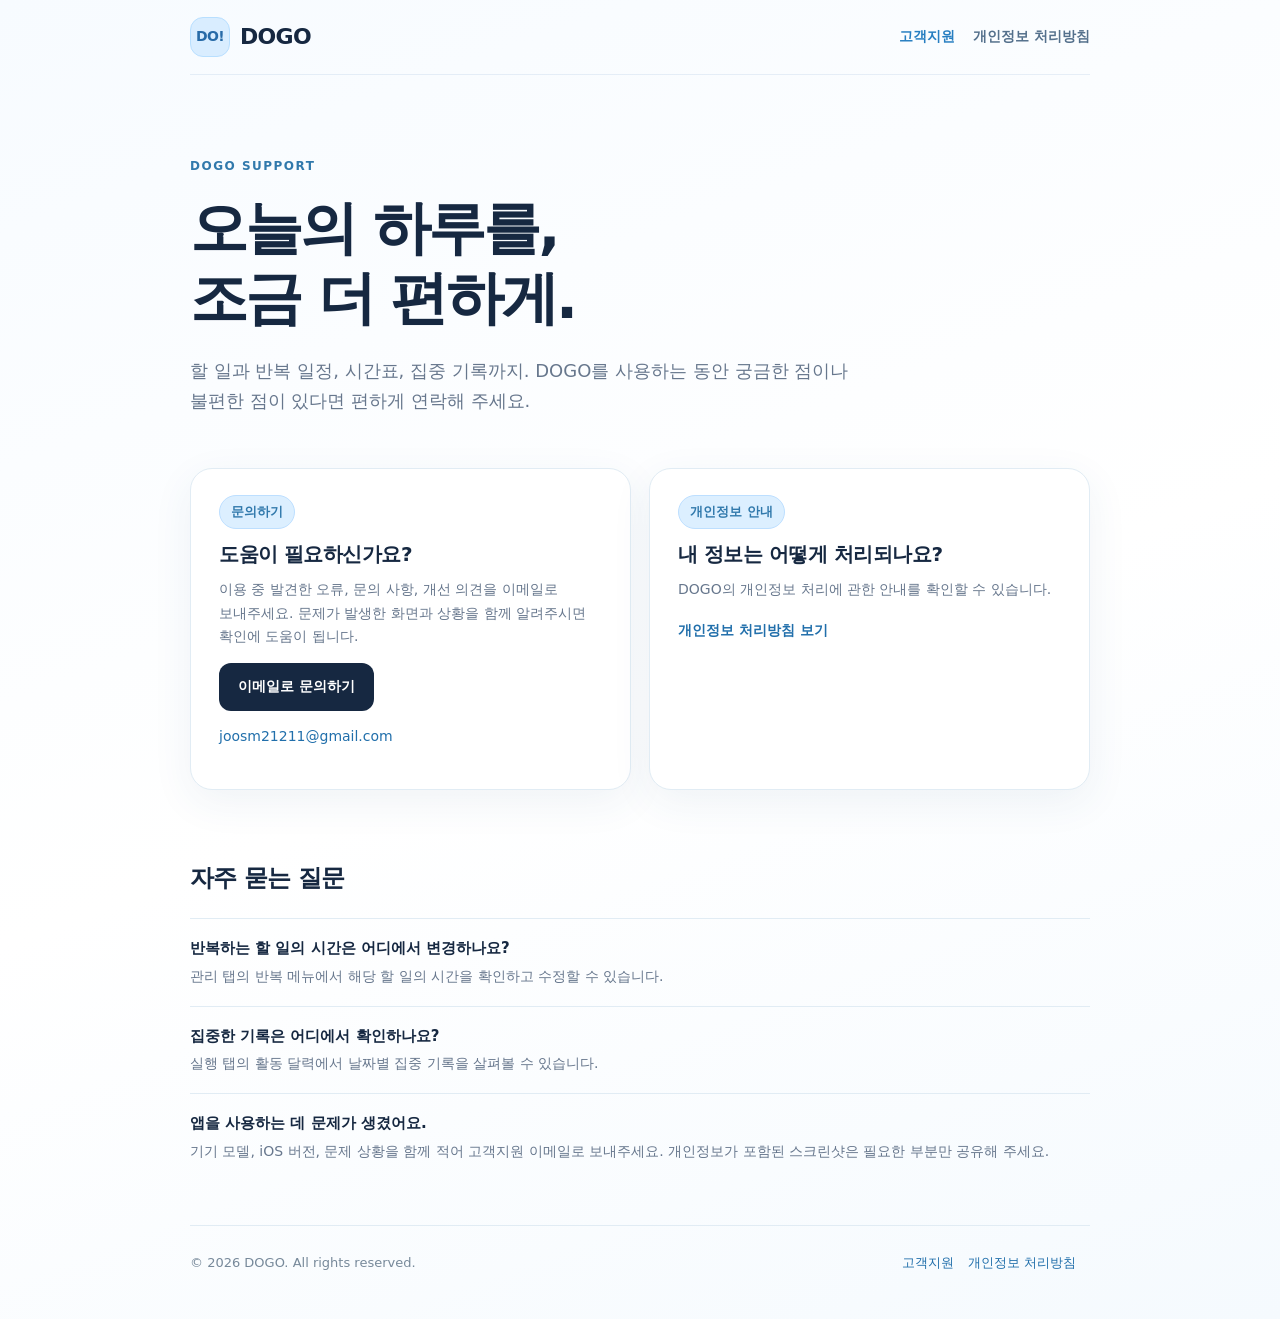
==== index.html @ 5c12b4c4 "Add files via upload" ====
<!doctype html>
<html lang="ko">
<head>
  <meta charset="utf-8">
  <meta name="viewport" content="width=device-width,initial-scale=1">
  <meta name="theme-color" content="#f7fbff">
  <meta name="description" content="DOGO iOS 앱 고객지원. 앱 사용 문의, 오류 신고 및 개인정보 처리방침 안내.">
  <title>DOGO | 고객지원</title>
  <link rel="stylesheet" href="styles.css">
</head>
<body>
<div class="wrap">
  <header class="top">
    <a class="brand" href="index.html" aria-label="DOGO 고객지원 홈"><span class="mark">DO!</span>DOGO</a>
    <nav class="nav" aria-label="사이트 메뉴"><a href="index.html" aria-current="page">고객지원</a><a href="privacy.html">개인정보 처리방침</a></nav>
  </header>
  <main>
    <section class="hero">
      <span class="eyebrow">DOGO SUPPORT</span>
      <h1>오늘의 하루를,<br>조금 더 편하게.</h1>
      <p>할 일과 반복 일정, 시간표, 집중 기록까지. DOGO를 사용하는 동안 궁금한 점이나 불편한 점이 있다면 편하게 연락해 주세요.</p>
    </section>
    <div class="cards">
      <section class="card">
        <span class="pill">문의하기</span>
        <h2>도움이 필요하신가요?</h2>
        <p>이용 중 발견한 오류, 문의 사항, 개선 의견을 이메일로 보내주세요. 문제가 발생한 화면과 상황을 함께 알려주시면 확인에 도움이 됩니다.</p>
        <a class="primary" href="mailto:joosm21211@gmail.com?subject=%5BDOGO%5D%20%EA%B3%A0%EA%B0%9D%20%EB%AC%B8%EC%9D%98">이메일로 문의하기</a>
        <p style="margin-top:14px"><a href="mailto:joosm21211@gmail.com">joosm21211@gmail.com</a></p>
      </section>
      <section class="card">
        <span class="pill">개인정보 안내</span>
        <h2>내 정보는 어떻게 처리되나요?</h2>
        <p>DOGO의 개인정보 처리에 관한 안내를 확인할 수 있습니다.</p>
        <a class="subtle-link" href="privacy.html">개인정보 처리방침 보기</a>
      </section>
    </div>
    <section class="section" aria-labelledby="faq-title">
      <h2 id="faq-title">자주 묻는 질문</h2>
      <div class="faq"><strong>반복하는 할 일의 시간은 어디에서 변경하나요?</strong><p>관리 탭의 반복 메뉴에서 해당 할 일의 시간을 확인하고 수정할 수 있습니다.</p></div>
      <div class="faq"><strong>집중한 기록은 어디에서 확인하나요?</strong><p>실행 탭의 활동 달력에서 날짜별 집중 기록을 살펴볼 수 있습니다.</p></div>
      <div class="faq"><strong>앱을 사용하는 데 문제가 생겼어요.</strong><p>기기 모델, iOS 버전, 문제 상황을 함께 적어 고객지원 이메일로 보내주세요. 개인정보가 포함된 스크린샷은 필요한 부분만 공유해 주세요.</p></div>
    </section>
  </main>
  <footer class="footer"><span>© 2026 DOGO. All rights reserved.</span><span><a href="index.html">고객지원</a><a href="privacy.html">개인정보 처리방침</a></span></footer>
</div>
</body>
</html>
---- styles.css ----
:root{color-scheme:light;--navy:#162841;--ink:#203148;--muted:#67778d;--line:#e1ecf4;--sky:#dcefff;--blue:#3a91d4;--white:#fff;--light:#f5fafe;--card-shadow:0 12px 42px rgba(38,83,132,.07)}
*{box-sizing:border-box}html{scroll-behavior:smooth}body{margin:0;background:linear-gradient(160deg,#f7fbff 0,#fff 53%,#f5fafe 100%);color:var(--ink);font-family:-apple-system,BlinkMacSystemFont,'Apple SD Gothic Neo','Noto Sans KR',system-ui,sans-serif;line-height:1.7;word-break:keep-all;overflow-wrap:break-word}
a{color:#216fab;text-decoration:none}a:hover{text-decoration:underline}.wrap{width:min(100% - 40px,900px);margin:auto}.top{height:75px;display:flex;align-items:center;justify-content:space-between;gap:20px;border-bottom:1px solid rgba(57,116,177,.11)}.brand{display:flex;align-items:center;gap:10px;font-weight:850;font-size:22px;letter-spacing:-.7px;color:var(--navy)}.mark{display:inline-grid;place-items:center;background:#d9edff;border:1px solid #b8dfff;border-radius:13px;width:40px;height:40px;font-size:14px;color:#286ba8;letter-spacing:-.6px}.nav{display:flex;gap:18px;font-size:14px;font-weight:650}.nav a{color:#54708c}.nav a[aria-current]{color:#277ec1}.hero{padding:76px 0 43px}.eyebrow{display:inline-block;font-size:12px;letter-spacing:1.5px;text-transform:uppercase;color:#3179ac;font-weight:800;margin-bottom:18px}.hero h1{font-size:clamp(34px,6vw,58px);line-height:1.2;letter-spacing:-2.8px;color:var(--navy);margin:0 0 22px}.hero p{color:var(--muted);font-size:clamp(15px,2vw,18px);max-width:680px;margin:0}.pill{display:inline-flex;align-items:center;gap:6px;background:var(--sky);border:1px solid #bddfff;padding:5px 11px;border-radius:20px;color:#3179ac;font-size:13px;font-weight:750}.cards{display:grid;grid-template-columns:1fr 1fr;gap:18px;margin:8px 0 38px}.card{background:#fff;border:1px solid var(--line);border-radius:22px;padding:26px 28px;box-shadow:var(--card-shadow)}.card h2{font-size:20px;letter-spacing:-.5px;margin:8px 0 7px;color:var(--navy)}.card p{margin:0 0 14px;color:var(--muted);font-size:14px}.primary{display:inline-flex;background:var(--navy);color:#fff;padding:12px 19px;border-radius:12px;font-weight:730;font-size:14px}.primary:hover{background:#244765;color:white;text-decoration:none}.subtle-link{font-size:14px;font-weight:700}.section{padding:10px 0 45px}.section h2{font-size:24px;letter-spacing:-.8px;color:var(--navy)}.faq{border-top:1px solid var(--line);padding:17px 0}.faq strong{display:block;font-size:15px;color:var(--navy);margin-bottom:3px}.faq p{margin:0;color:var(--muted);font-size:14px}.policy{background:#fff;border:1px solid var(--line);border-radius:22px;padding:30px 34px;box-shadow:var(--card-shadow);margin-bottom:45px}.policy h2{font-size:18px;color:var(--navy);margin:28px 0 7px}.policy p,.policy li{font-size:14px;color:#53657b}.policy ul{padding-left:24px}.policy h2:first-child{margin-top:0}.fine{font-size:13px!important;color:#8291a2!important}.footer{display:flex;align-items:center;justify-content:space-between;flex-wrap:wrap;gap:12px;padding:26px 0 45px;border-top:1px solid var(--line);color:#77899a;font-size:13px}.footer a{margin-right:14px}@media(max-width:640px){.wrap{width:min(100% - 30px,900px)}.top{height:68px}.nav{gap:12px;font-size:12px}.hero{padding:55px 0 34px}.hero h1{letter-spacing:-1.7px}.cards{grid-template-columns:1fr;gap:13px}.card{padding:22px}.policy{padding:22px}.footer{padding-bottom:28px}}
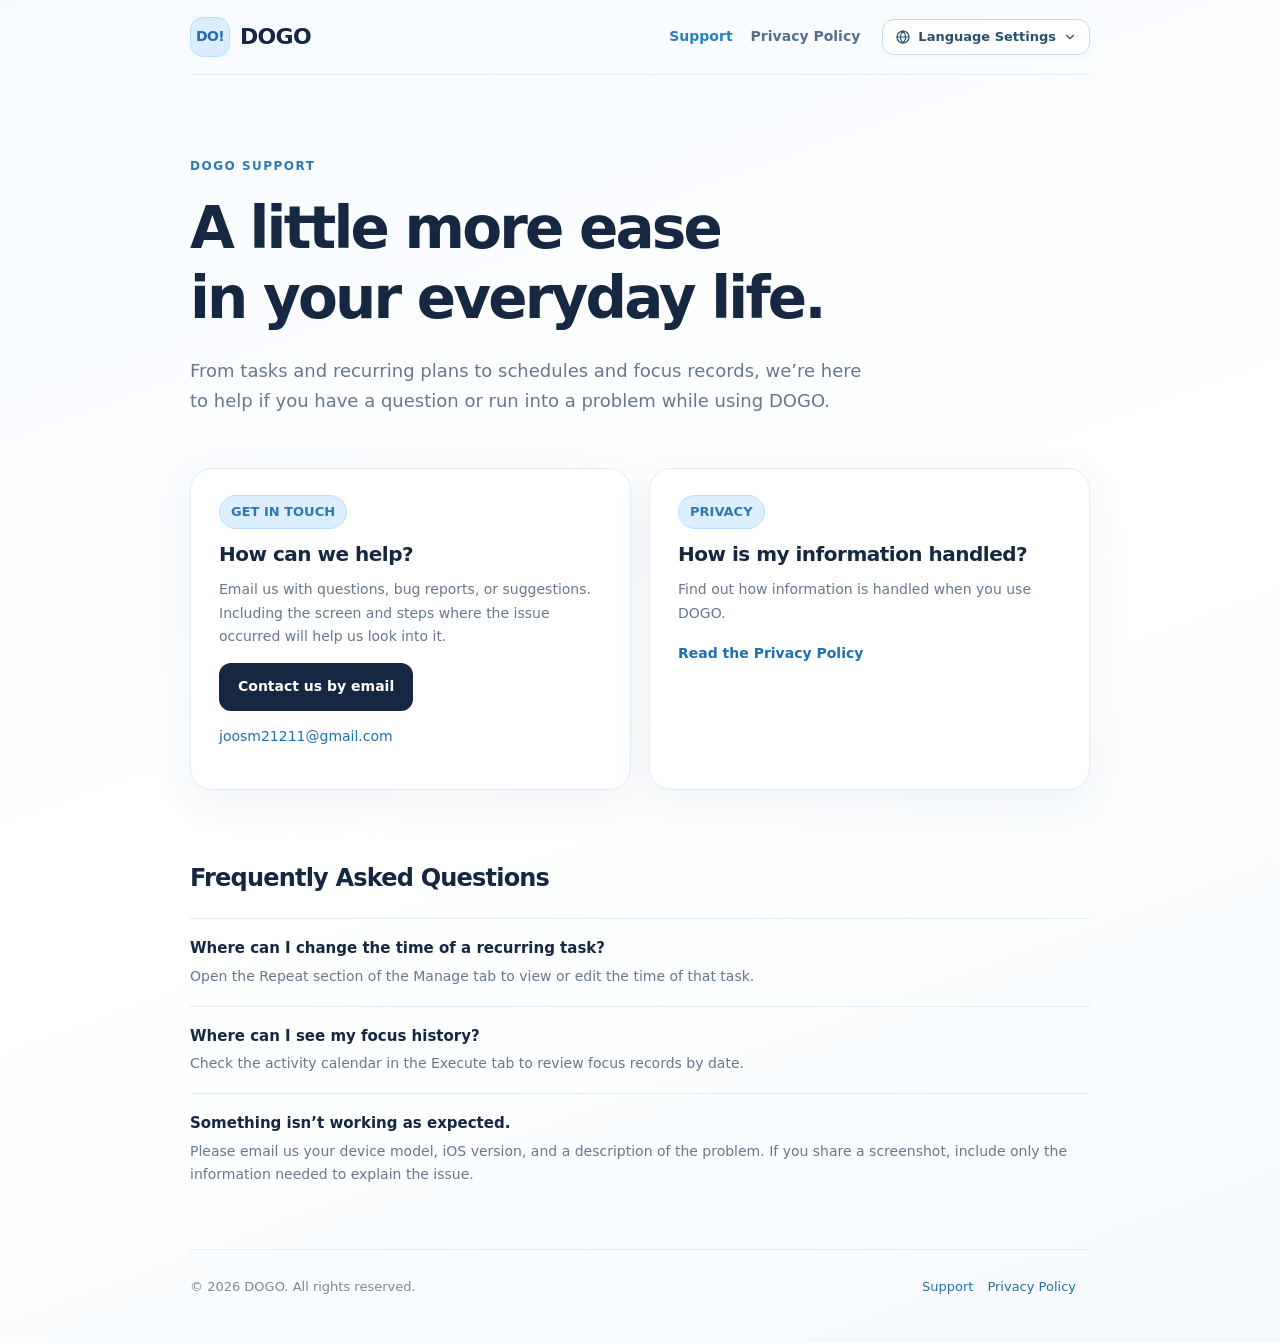
==== commit 19cd8b17: "Add files via upload" ====
--- a/index.html
+++ b/index.html
@@ -2,47 +2,132 @@
 <html lang="ko">
 <head>
   <meta charset="utf-8">
-  <meta name="viewport" content="width=device-width,initial-scale=1">
+  <meta name="viewport" content="width=device-width, initial-scale=1">
   <meta name="theme-color" content="#f7fbff">
   <meta name="description" content="DOGO iOS 앱 고객지원. 앱 사용 문의, 오류 신고 및 개인정보 처리방침 안내.">
   <title>DOGO | 고객지원</title>
   <link rel="stylesheet" href="styles.css">
 </head>
-<body>
-<div class="wrap">
-  <header class="top">
-    <a class="brand" href="index.html" aria-label="DOGO 고객지원 홈"><span class="mark">DO!</span>DOGO</a>
-    <nav class="nav" aria-label="사이트 메뉴"><a href="index.html" aria-current="page">고객지원</a><a href="privacy.html">개인정보 처리방침</a></nav>
-  </header>
-  <main>
-    <section class="hero">
-      <span class="eyebrow">DOGO SUPPORT</span>
-      <h1>오늘의 하루를,<br>조금 더 편하게.</h1>
-      <p>할 일과 반복 일정, 시간표, 집중 기록까지. DOGO를 사용하는 동안 궁금한 점이나 불편한 점이 있다면 편하게 연락해 주세요.</p>
+<body><div class="wrap">
+<header class="top">
+  <a class="brand" href="index.html" data-page="index.html" data-i18n-aria="brand_label" aria-label="DOGO 고객지원 홈"><span class="mark">DO!</span>DOGO</a>
+  <div class="header-actions">
+    <nav class="nav" data-i18n-aria="nav_label" aria-label="사이트 메뉴"><a href="index.html" data-page="index.html" data-i18n="support" aria-current="page">고객지원</a><a href="privacy.html" data-page="privacy.html" data-i18n="privacy">개인정보 처리방침</a></nav>
+    <div class="language-control" id="language-control">
+      <button class="language-toggle" id="language-toggle" type="button" aria-haspopup="true" aria-controls="language-menu" aria-expanded="false">
+        <svg aria-hidden="true" width="16" height="16" viewBox="0 0 24 24" fill="none" stroke="currentColor" stroke-width="1.8" stroke-linecap="round" stroke-linejoin="round"><circle cx="12" cy="12" r="9"/><path d="M3 12h18M12 3c2.5 2.4 4 5.4 4 9s-1.5 6.6-4 9c-2.5-2.4-4-5.4-4-9s1.5-6.6 4-9z"/></svg>
+        <span data-i18n="lang_settings">언어 설정</span>
+        <svg aria-hidden="true" width="14" height="14" viewBox="0 0 24 24" fill="none" stroke="currentColor" stroke-width="2" stroke-linecap="round" stroke-linejoin="round"><path d="m6 9 6 6 6-6"/></svg>
+      </button>
+      <div class="language-menu" id="language-menu" hidden role="group" data-i18n-aria="choose_language" aria-label="표시 언어 선택">
+        <button type="button" data-select-lang="ko" lang="ko">한국어</button>
+        <button type="button" data-select-lang="en" lang="en">English</button>
+        <button type="button" data-select-lang="ja" lang="ja">日本語</button>
+      </div>
+    </div>
+  </div>
+</header>
+<main>
+  <section class="hero">
+    <span class="eyebrow">DOGO SUPPORT</span>
+    <h1><span data-i18n="hero_line1">오늘의 하루를,</span><br><span data-i18n="hero_line2">조금 더 편하게.</span></h1>
+    <p data-i18n="hero_description">할 일과 반복 일정, 시간표, 집중 기록까지. DOGO를 사용하는 동안 궁금한 점이나 불편한 점이 있다면 편하게 연락해 주세요.</p>
+  </section>
+  <div class="cards">
+    <section class="card">
+      <span class="pill" data-i18n="contact_pill">문의하기</span>
+      <h2 data-i18n="contact_title">도움이 필요하신가요?</h2>
+      <p data-i18n="contact_description">이용 중 발견한 오류, 문의 사항, 개선 의견을 이메일로 보내주세요. 문제가 발생한 화면과 상황을 함께 알려주시면 확인에 도움이 됩니다.</p>
+      <a class="primary" data-email-button href="mailto:joosm21211@gmail.com" data-i18n="contact_button">이메일로 문의하기</a>
+      <p class="contact-email"><a href="mailto:joosm21211@gmail.com">joosm21211@gmail.com</a></p>
     </section>
-    <div class="cards">
-      <section class="card">
-        <span class="pill">문의하기</span>
-        <h2>도움이 필요하신가요?</h2>
-        <p>이용 중 발견한 오류, 문의 사항, 개선 의견을 이메일로 보내주세요. 문제가 발생한 화면과 상황을 함께 알려주시면 확인에 도움이 됩니다.</p>
-        <a class="primary" href="mailto:joosm21211@gmail.com?subject=%5BDOGO%5D%20%EA%B3%A0%EA%B0%9D%20%EB%AC%B8%EC%9D%98">이메일로 문의하기</a>
-        <p style="margin-top:14px"><a href="mailto:joosm21211@gmail.com">joosm21211@gmail.com</a></p>
-      </section>
-      <section class="card">
-        <span class="pill">개인정보 안내</span>
-        <h2>내 정보는 어떻게 처리되나요?</h2>
-        <p>DOGO의 개인정보 처리에 관한 안내를 확인할 수 있습니다.</p>
-        <a class="subtle-link" href="privacy.html">개인정보 처리방침 보기</a>
-      </section>
-    </div>
-    <section class="section" aria-labelledby="faq-title">
-      <h2 id="faq-title">자주 묻는 질문</h2>
-      <div class="faq"><strong>반복하는 할 일의 시간은 어디에서 변경하나요?</strong><p>관리 탭의 반복 메뉴에서 해당 할 일의 시간을 확인하고 수정할 수 있습니다.</p></div>
-      <div class="faq"><strong>집중한 기록은 어디에서 확인하나요?</strong><p>실행 탭의 활동 달력에서 날짜별 집중 기록을 살펴볼 수 있습니다.</p></div>
-      <div class="faq"><strong>앱을 사용하는 데 문제가 생겼어요.</strong><p>기기 모델, iOS 버전, 문제 상황을 함께 적어 고객지원 이메일로 보내주세요. 개인정보가 포함된 스크린샷은 필요한 부분만 공유해 주세요.</p></div>
+    <section class="card">
+      <span class="pill" data-i18n="privacy_pill">개인정보 안내</span>
+      <h2 data-i18n="privacy_title">내 정보는 어떻게 처리되나요?</h2>
+      <p data-i18n="privacy_description">DOGO의 개인정보 처리에 관한 안내를 확인할 수 있습니다.</p>
+      <a class="subtle-link" href="privacy.html" data-page="privacy.html" data-i18n="privacy_link">개인정보 처리방침 보기</a>
     </section>
-  </main>
-  <footer class="footer"><span>© 2026 DOGO. All rights reserved.</span><span><a href="index.html">고객지원</a><a href="privacy.html">개인정보 처리방침</a></span></footer>
+  </div>
+  <section class="section" aria-labelledby="faq-title">
+    <h2 id="faq-title" data-i18n="faq_title">자주 묻는 질문</h2>
+    <div class="faq"><strong data-i18n="faq1_q">반복하는 할 일의 시간은 어디에서 변경하나요?</strong><p data-i18n="faq1_a">관리 탭의 반복 메뉴에서 해당 할 일의 시간을 확인하고 수정할 수 있습니다.</p></div>
+    <div class="faq"><strong data-i18n="faq2_q">집중한 기록은 어디에서 확인하나요?</strong><p data-i18n="faq2_a">실행 탭의 활동 달력에서 날짜별 집중 기록을 살펴볼 수 있습니다.</p></div>
+    <div class="faq"><strong data-i18n="faq3_q">앱을 사용하는 데 문제가 생겼어요.</strong><p data-i18n="faq3_a">기기 모델, iOS 버전, 문제 상황을 함께 적어 고객지원 이메일로 보내주세요. 개인정보가 포함된 스크린샷은 필요한 부분만 공유해 주세요.</p></div>
+  </section>
+</main>
+<footer class="footer"><span data-i18n="copyright">© 2026 DOGO. All rights reserved.</span><span><a href="index.html" data-page="index.html" data-i18n="support">고객지원</a><a href="privacy.html" data-page="privacy.html" data-i18n="privacy">개인정보 처리방침</a></span></footer>
 </div>
-</body>
-</html>
+<script>
+(() => {
+  'use strict';
+  const translations = {"ko":{"site_name":"DOGO 고객지원","brand_label":"DOGO 고객지원 홈","nav_label":"사이트 메뉴","support":"고객지원","privacy":"개인정보 처리방침","lang_settings":"언어 설정","choose_language":"표시 언어 선택","copyright":"© 2026 DOGO. All rights reserved.","page_title":"DOGO | 고객지원","meta_description":"DOGO iOS 앱 고객지원. 앱 사용 문의, 오류 신고 및 개인정보 처리방침 안내.","hero_line1":"오늘의 하루를,","hero_line2":"조금 더 편하게.","hero_description":"할 일과 반복 일정, 시간표, 집중 기록까지. DOGO를 사용하는 동안 궁금한 점이나 불편한 점이 있다면 편하게 연락해 주세요.","contact_pill":"문의하기","contact_title":"도움이 필요하신가요?","contact_description":"이용 중 발견한 오류, 문의 사항, 개선 의견을 이메일로 보내주세요. 문제가 발생한 화면과 상황을 함께 알려주시면 확인에 도움이 됩니다.","contact_button":"이메일로 문의하기","mail_subject":"고객 문의","privacy_pill":"개인정보 안내","privacy_title":"내 정보는 어떻게 처리되나요?","privacy_description":"DOGO의 개인정보 처리에 관한 안내를 확인할 수 있습니다.","privacy_link":"개인정보 처리방침 보기","faq_title":"자주 묻는 질문","faq1_q":"반복하는 할 일의 시간은 어디에서 변경하나요?","faq1_a":"관리 탭의 반복 메뉴에서 해당 할 일의 시간을 확인하고 수정할 수 있습니다.","faq2_q":"집중한 기록은 어디에서 확인하나요?","faq2_a":"실행 탭의 활동 달력에서 날짜별 집중 기록을 살펴볼 수 있습니다.","faq3_q":"앱을 사용하는 데 문제가 생겼어요.","faq3_a":"기기 모델, iOS 버전, 문제 상황을 함께 적어 고객지원 이메일로 보내주세요. 개인정보가 포함된 스크린샷은 필요한 부분만 공유해 주세요."},"en":{"site_name":"DOGO Support","brand_label":"DOGO Support Home","nav_label":"Site navigation","support":"Support","privacy":"Privacy Policy","lang_settings":"Language Settings","choose_language":"Choose display language","copyright":"© 2026 DOGO. All rights reserved.","page_title":"DOGO | Support","meta_description":"DOGO iOS app support. Contact us for help, report an issue, and read our privacy policy.","hero_line1":"A little more ease","hero_line2":"in your everyday life.","hero_description":"From tasks and recurring plans to schedules and focus records, we’re here to help if you have a question or run into a problem while using DOGO.","contact_pill":"GET IN TOUCH","contact_title":"How can we help?","contact_description":"Email us with questions, bug reports, or suggestions. Including the screen and steps where the issue occurred will help us look into it.","contact_button":"Contact us by email","mail_subject":"Support Request","privacy_pill":"PRIVACY","privacy_title":"How is my information handled?","privacy_description":"Find out how information is handled when you use DOGO.","privacy_link":"Read the Privacy Policy","faq_title":"Frequently Asked Questions","faq1_q":"Where can I change the time of a recurring task?","faq1_a":"Open the Repeat section of the Manage tab to view or edit the time of that task.","faq2_q":"Where can I see my focus history?","faq2_a":"Check the activity calendar in the Execute tab to review focus records by date.","faq3_q":"Something isn’t working as expected.","faq3_a":"Please email us your device model, iOS version, and a description of the problem. If you share a screenshot, include only the information needed to explain the issue."},"ja":{"site_name":"DOGO サポート","brand_label":"DOGO サポートのホーム","nav_label":"サイトメニュー","support":"サポート","privacy":"プライバシーポリシー","lang_settings":"言語設定","choose_language":"表示言語を選択","copyright":"© 2026 DOGO. All rights reserved.","page_title":"DOGO | サポート","meta_description":"DOGO iOSアプリのサポート。お問い合わせ、不具合の報告、プライバシーポリシーをご案内します。","hero_line1":"今日という一日を、","hero_line2":"もう少し心地よく。","hero_description":"タスクや繰り返しの予定、時間割、集中時間の記録まで。DOGOのご利用中に疑問やお困りごとがあれば、お気軽にお問い合わせください。","contact_pill":"お問い合わせ","contact_title":"お困りですか？","contact_description":"不具合の報告、ご質問、改善のご提案はメールでお知らせください。問題が起きた画面や操作手順も添えていただけると、確認の助けになります。","contact_button":"メールで問い合わせる","mail_subject":"お問い合わせ","privacy_pill":"プライバシー","privacy_title":"個人情報はどのように取り扱われますか？","privacy_description":"DOGOにおける個人情報の取り扱いについてご案内します。","privacy_link":"プライバシーポリシーを見る","faq_title":"よくある質問","faq1_q":"繰り返すタスクの時間はどこで変更できますか？","faq1_a":"「管理」タブの「繰り返し」から、該当するタスクの時間を確認・変更できます。","faq2_q":"集中時間の記録はどこで確認できますか？","faq2_a":"「実行」タブの活動カレンダーで、日付ごとの集中記録を確認できます。","faq3_q":"アプリの動作に問題があります。","faq3_a":"端末の機種名、iOSのバージョン、発生した状況をメールでお知らせください。スクリーンショットを送る際は、問題の確認に必要な情報のみ共有してください。"}};
+  const languages = new Set(['ko', 'en', 'ja']);
+  const key = 'dogo-support-language';
+  function browserLanguage() {
+    const preferred = (navigator.languages && navigator.languages.length ? navigator.languages[0] : navigator.language) || 'en';
+    const primary = preferred.toLowerCase().split(/[-_]/)[0];
+    return primary === 'ko' || primary === 'ja' ? primary : 'en';
+  }
+  function savedLanguage() {
+    try { const value = localStorage.getItem(key); return languages.has(value) ? value : null; }
+    catch { return null; }
+  }
+  function rememberLanguage(lang) {
+    try { localStorage.setItem(key, lang); } catch { /* Private browsing may disable storage. */ }
+  }
+  const queryLanguage = new URLSearchParams(location.search).get('lang');
+  let activeLanguage = languages.has(queryLanguage) ? queryLanguage : savedLanguage() || browserLanguage();
+  const control = document.getElementById('language-control');
+  const toggle = document.getElementById('language-toggle');
+  const menu = document.getElementById('language-menu');
+  function setMenuOpen(open) {
+    menu.hidden = !open;
+    toggle.setAttribute('aria-expanded', String(open));
+  }
+  function render(lang) {
+    const dict = translations[lang];
+    if (!dict) return;
+    activeLanguage = lang;
+    document.documentElement.lang = lang;
+    document.title = dict.page_title;
+    const meta = document.querySelector('meta[name="description"]');
+    if (meta) meta.content = dict.meta_description;
+    document.querySelectorAll('[data-i18n]').forEach(el => {
+      const value = dict[el.dataset.i18n];
+      if (typeof value === 'string') el.textContent = value;
+    });
+    document.querySelectorAll('[data-i18n-aria]').forEach(el => {
+      const value = dict[el.dataset.i18nAria];
+      if (typeof value === 'string') el.setAttribute('aria-label', value);
+    });
+    document.querySelectorAll('[data-select-lang]').forEach(button => {
+      const selected = button.dataset.selectLang === lang;
+      button.setAttribute('aria-pressed', String(selected));
+    });
+    document.querySelectorAll('a[data-page]').forEach(link => {
+      link.href = link.dataset.page + '?lang=' + encodeURIComponent(lang);
+    });
+    const emailButton = document.querySelector('[data-email-button]');
+    if (emailButton && dict.mail_subject) {
+      emailButton.href = 'mailto:joosm21211@gmail.com?subject=' + encodeURIComponent('[DOGO] ' + dict.mail_subject);
+    }
+  }
+  if (languages.has(queryLanguage)) rememberLanguage(queryLanguage);
+  render(activeLanguage);
+  toggle.addEventListener('click', () => setMenuOpen(menu.hidden));
+  menu.querySelectorAll('[data-select-lang]').forEach(button => {
+    button.addEventListener('click', () => {
+      const lang = button.dataset.selectLang;
+      render(lang);
+      rememberLanguage(lang);
+      setMenuOpen(false);
+      toggle.focus();
+    });
+  });
+  document.addEventListener('click', event => { if (!control.contains(event.target)) setMenuOpen(false); });
+  document.addEventListener('keydown', event => {
+    if (event.key === 'Escape' && !menu.hidden) { setMenuOpen(false); toggle.focus(); }
+  });
+})();
+</script>
+</body></html>
--- a/styles.css
+++ b/styles.css
@@ -1,3 +1,18 @@
 :root{color-scheme:light;--navy:#162841;--ink:#203148;--muted:#67778d;--line:#e1ecf4;--sky:#dcefff;--blue:#3a91d4;--white:#fff;--light:#f5fafe;--card-shadow:0 12px 42px rgba(38,83,132,.07)}
 *{box-sizing:border-box}html{scroll-behavior:smooth}body{margin:0;background:linear-gradient(160deg,#f7fbff 0,#fff 53%,#f5fafe 100%);color:var(--ink);font-family:-apple-system,BlinkMacSystemFont,'Apple SD Gothic Neo','Noto Sans KR',system-ui,sans-serif;line-height:1.7;word-break:keep-all;overflow-wrap:break-word}
 a{color:#216fab;text-decoration:none}a:hover{text-decoration:underline}.wrap{width:min(100% - 40px,900px);margin:auto}.top{height:75px;display:flex;align-items:center;justify-content:space-between;gap:20px;border-bottom:1px solid rgba(57,116,177,.11)}.brand{display:flex;align-items:center;gap:10px;font-weight:850;font-size:22px;letter-spacing:-.7px;color:var(--navy)}.mark{display:inline-grid;place-items:center;background:#d9edff;border:1px solid #b8dfff;border-radius:13px;width:40px;height:40px;font-size:14px;color:#286ba8;letter-spacing:-.6px}.nav{display:flex;gap:18px;font-size:14px;font-weight:650}.nav a{color:#54708c}.nav a[aria-current]{color:#277ec1}.hero{padding:76px 0 43px}.eyebrow{display:inline-block;font-size:12px;letter-spacing:1.5px;text-transform:uppercase;color:#3179ac;font-weight:800;margin-bottom:18px}.hero h1{font-size:clamp(34px,6vw,58px);line-height:1.2;letter-spacing:-2.8px;color:var(--navy);margin:0 0 22px}.hero p{color:var(--muted);font-size:clamp(15px,2vw,18px);max-width:680px;margin:0}.pill{display:inline-flex;align-items:center;gap:6px;background:var(--sky);border:1px solid #bddfff;padding:5px 11px;border-radius:20px;color:#3179ac;font-size:13px;font-weight:750}.cards{display:grid;grid-template-columns:1fr 1fr;gap:18px;margin:8px 0 38px}.card{background:#fff;border:1px solid var(--line);border-radius:22px;padding:26px 28px;box-shadow:var(--card-shadow)}.card h2{font-size:20px;letter-spacing:-.5px;margin:8px 0 7px;color:var(--navy)}.card p{margin:0 0 14px;color:var(--muted);font-size:14px}.primary{display:inline-flex;background:var(--navy);color:#fff;padding:12px 19px;border-radius:12px;font-weight:730;font-size:14px}.primary:hover{background:#244765;color:white;text-decoration:none}.subtle-link{font-size:14px;font-weight:700}.section{padding:10px 0 45px}.section h2{font-size:24px;letter-spacing:-.8px;color:var(--navy)}.faq{border-top:1px solid var(--line);padding:17px 0}.faq strong{display:block;font-size:15px;color:var(--navy);margin-bottom:3px}.faq p{margin:0;color:var(--muted);font-size:14px}.policy{background:#fff;border:1px solid var(--line);border-radius:22px;padding:30px 34px;box-shadow:var(--card-shadow);margin-bottom:45px}.policy h2{font-size:18px;color:var(--navy);margin:28px 0 7px}.policy p,.policy li{font-size:14px;color:#53657b}.policy ul{padding-left:24px}.policy h2:first-child{margin-top:0}.fine{font-size:13px!important;color:#8291a2!important}.footer{display:flex;align-items:center;justify-content:space-between;flex-wrap:wrap;gap:12px;padding:26px 0 45px;border-top:1px solid var(--line);color:#77899a;font-size:13px}.footer a{margin-right:14px}@media(max-width:640px){.wrap{width:min(100% - 30px,900px)}.top{height:68px}.nav{gap:12px;font-size:12px}.hero{padding:55px 0 34px}.hero h1{letter-spacing:-1.7px}.cards{grid-template-columns:1fr;gap:13px}.card{padding:22px}.policy{padding:22px}.footer{padding-bottom:28px}}
+
+/* Multilingual header and language settings menu */
+.header-actions{display:flex;align-items:center;justify-content:flex-end;gap:22px;min-width:0}
+.language-control{position:relative;flex-shrink:0}
+.language-toggle{display:inline-flex;align-items:center;justify-content:center;gap:7px;border:1px solid #c6dce9;background:#fff;color:#28516f;border-radius:12px;padding:8px 12px;font-family:inherit;font-size:13px;font-weight:720;line-height:1.4;white-space:nowrap;cursor:pointer;box-shadow:0 2px 8px rgba(31,81,125,.04)}
+.language-toggle:hover,.language-toggle[aria-expanded="true"]{background:#edf7ff;border-color:#8ec5e9}
+.language-menu{position:absolute;right:0;top:calc(100% + 7px);min-width:168px;padding:6px;z-index:50;border:1px solid #c8deed;border-radius:14px;background:#fff;box-shadow:0 14px 38px rgba(22,47,80,.16)}
+.language-menu[hidden]{display:none!important}
+.language-menu button{display:flex;align-items:center;justify-content:space-between;width:100%;text-align:left;cursor:pointer;border:0;background:transparent;border-radius:9px;padding:10px 11px;color:var(--ink);font:650 14px/1.5 -apple-system,BlinkMacSystemFont,'Apple SD Gothic Neo','Noto Sans KR',system-ui,sans-serif}
+.language-menu button:hover,.language-menu button[aria-pressed="true"]{background:#ecf6ff;color:#18679e}
+.language-menu button[aria-pressed="true"]::after{content:"✓";font-weight:800;margin-left:10px}
+.language-toggle:focus-visible,.language-menu button:focus-visible,.nav a:focus-visible{outline:3px solid #6ab0e5;outline-offset:3px}
+.contact-email{margin-top:14px!important}
+@media(max-width:720px){.top{height:auto;min-height:75px;flex-wrap:wrap;align-content:center;row-gap:10px;padding:12px 0}.header-actions{flex:1;flex-wrap:wrap;gap:8px 14px}.nav{gap:12px}.language-toggle{padding:7px 10px}}
+@media(max-width:420px){.top{align-items:flex-start}.header-actions{justify-content:flex-end}.nav{order:2;width:100%;justify-content:flex-end}.language-control{order:1}.hero{padding-top:42px}.brand{font-size:21px}.mark{width:36px;height:36px}}
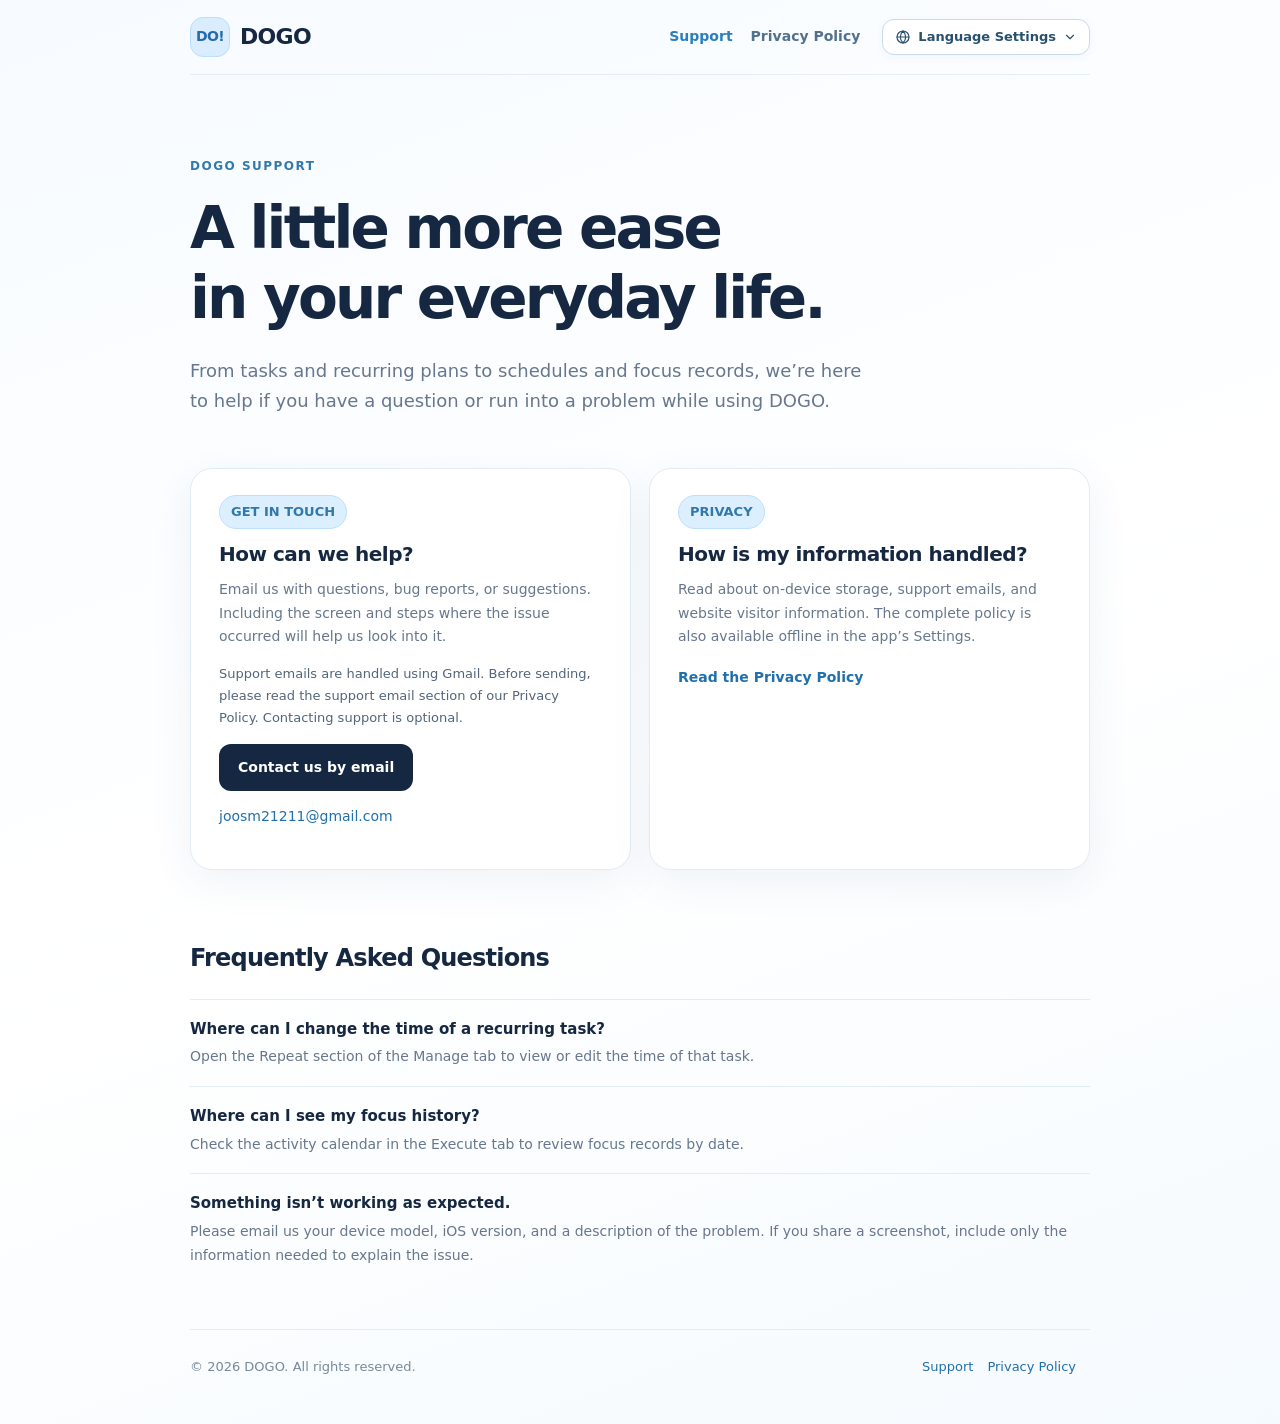
==== commit e06b4421: "Add files via upload" ====
--- a/index.html
+++ b/index.html
@@ -38,13 +38,14 @@
       <span class="pill" data-i18n="contact_pill">문의하기</span>
       <h2 data-i18n="contact_title">도움이 필요하신가요?</h2>
       <p data-i18n="contact_description">이용 중 발견한 오류, 문의 사항, 개선 의견을 이메일로 보내주세요. 문제가 발생한 화면과 상황을 함께 알려주시면 확인에 도움이 됩니다.</p>
+      <p class="contact-notice" data-i18n="contact_notice">문의 이메일은 Gmail을 통해 처리됩니다. 보내기 전에 개인정보 처리방침의 고객지원 이메일 안내를 확인해 주세요. 문의는 선택 사항입니다.</p>
       <a class="primary" data-email-button href="mailto:joosm21211@gmail.com" data-i18n="contact_button">이메일로 문의하기</a>
       <p class="contact-email"><a href="mailto:joosm21211@gmail.com">joosm21211@gmail.com</a></p>
     </section>
     <section class="card">
       <span class="pill" data-i18n="privacy_pill">개인정보 안내</span>
       <h2 data-i18n="privacy_title">내 정보는 어떻게 처리되나요?</h2>
-      <p data-i18n="privacy_description">DOGO의 개인정보 처리에 관한 안내를 확인할 수 있습니다.</p>
+      <p data-i18n="privacy_description">기기 내 저장, 고객지원 이메일, 웹사이트 방문 정보를 구분해 안내합니다. 앱 설정에서도 방침 전문을 오프라인으로 읽을 수 있습니다.</p>
       <a class="subtle-link" href="privacy.html" data-page="privacy.html" data-i18n="privacy_link">개인정보 처리방침 보기</a>
     </section>
   </div>
@@ -60,7 +61,104 @@
 <script>
 (() => {
   'use strict';
-  const translations = {"ko":{"site_name":"DOGO 고객지원","brand_label":"DOGO 고객지원 홈","nav_label":"사이트 메뉴","support":"고객지원","privacy":"개인정보 처리방침","lang_settings":"언어 설정","choose_language":"표시 언어 선택","copyright":"© 2026 DOGO. All rights reserved.","page_title":"DOGO | 고객지원","meta_description":"DOGO iOS 앱 고객지원. 앱 사용 문의, 오류 신고 및 개인정보 처리방침 안내.","hero_line1":"오늘의 하루를,","hero_line2":"조금 더 편하게.","hero_description":"할 일과 반복 일정, 시간표, 집중 기록까지. DOGO를 사용하는 동안 궁금한 점이나 불편한 점이 있다면 편하게 연락해 주세요.","contact_pill":"문의하기","contact_title":"도움이 필요하신가요?","contact_description":"이용 중 발견한 오류, 문의 사항, 개선 의견을 이메일로 보내주세요. 문제가 발생한 화면과 상황을 함께 알려주시면 확인에 도움이 됩니다.","contact_button":"이메일로 문의하기","mail_subject":"고객 문의","privacy_pill":"개인정보 안내","privacy_title":"내 정보는 어떻게 처리되나요?","privacy_description":"DOGO의 개인정보 처리에 관한 안내를 확인할 수 있습니다.","privacy_link":"개인정보 처리방침 보기","faq_title":"자주 묻는 질문","faq1_q":"반복하는 할 일의 시간은 어디에서 변경하나요?","faq1_a":"관리 탭의 반복 메뉴에서 해당 할 일의 시간을 확인하고 수정할 수 있습니다.","faq2_q":"집중한 기록은 어디에서 확인하나요?","faq2_a":"실행 탭의 활동 달력에서 날짜별 집중 기록을 살펴볼 수 있습니다.","faq3_q":"앱을 사용하는 데 문제가 생겼어요.","faq3_a":"기기 모델, iOS 버전, 문제 상황을 함께 적어 고객지원 이메일로 보내주세요. 개인정보가 포함된 스크린샷은 필요한 부분만 공유해 주세요."},"en":{"site_name":"DOGO Support","brand_label":"DOGO Support Home","nav_label":"Site navigation","support":"Support","privacy":"Privacy Policy","lang_settings":"Language Settings","choose_language":"Choose display language","copyright":"© 2026 DOGO. All rights reserved.","page_title":"DOGO | Support","meta_description":"DOGO iOS app support. Contact us for help, report an issue, and read our privacy policy.","hero_line1":"A little more ease","hero_line2":"in your everyday life.","hero_description":"From tasks and recurring plans to schedules and focus records, we’re here to help if you have a question or run into a problem while using DOGO.","contact_pill":"GET IN TOUCH","contact_title":"How can we help?","contact_description":"Email us with questions, bug reports, or suggestions. Including the screen and steps where the issue occurred will help us look into it.","contact_button":"Contact us by email","mail_subject":"Support Request","privacy_pill":"PRIVACY","privacy_title":"How is my information handled?","privacy_description":"Find out how information is handled when you use DOGO.","privacy_link":"Read the Privacy Policy","faq_title":"Frequently Asked Questions","faq1_q":"Where can I change the time of a recurring task?","faq1_a":"Open the Repeat section of the Manage tab to view or edit the time of that task.","faq2_q":"Where can I see my focus history?","faq2_a":"Check the activity calendar in the Execute tab to review focus records by date.","faq3_q":"Something isn’t working as expected.","faq3_a":"Please email us your device model, iOS version, and a description of the problem. If you share a screenshot, include only the information needed to explain the issue."},"ja":{"site_name":"DOGO サポート","brand_label":"DOGO サポートのホーム","nav_label":"サイトメニュー","support":"サポート","privacy":"プライバシーポリシー","lang_settings":"言語設定","choose_language":"表示言語を選択","copyright":"© 2026 DOGO. All rights reserved.","page_title":"DOGO | サポート","meta_description":"DOGO iOSアプリのサポート。お問い合わせ、不具合の報告、プライバシーポリシーをご案内します。","hero_line1":"今日という一日を、","hero_line2":"もう少し心地よく。","hero_description":"タスクや繰り返しの予定、時間割、集中時間の記録まで。DOGOのご利用中に疑問やお困りごとがあれば、お気軽にお問い合わせください。","contact_pill":"お問い合わせ","contact_title":"お困りですか？","contact_description":"不具合の報告、ご質問、改善のご提案はメールでお知らせください。問題が起きた画面や操作手順も添えていただけると、確認の助けになります。","contact_button":"メールで問い合わせる","mail_subject":"お問い合わせ","privacy_pill":"プライバシー","privacy_title":"個人情報はどのように取り扱われますか？","privacy_description":"DOGOにおける個人情報の取り扱いについてご案内します。","privacy_link":"プライバシーポリシーを見る","faq_title":"よくある質問","faq1_q":"繰り返すタスクの時間はどこで変更できますか？","faq1_a":"「管理」タブの「繰り返し」から、該当するタスクの時間を確認・変更できます。","faq2_q":"集中時間の記録はどこで確認できますか？","faq2_a":"「実行」タブの活動カレンダーで、日付ごとの集中記録を確認できます。","faq3_q":"アプリの動作に問題があります。","faq3_a":"端末の機種名、iOSのバージョン、発生した状況をメールでお知らせください。スクリーンショットを送る際は、問題の確認に必要な情報のみ共有してください。"}};
+  const translations = {
+  "ko": {
+    "site_name": "DOGO 고객지원",
+    "brand_label": "DOGO 고객지원 홈",
+    "nav_label": "사이트 메뉴",
+    "support": "고객지원",
+    "privacy": "개인정보 처리방침",
+    "lang_settings": "언어 설정",
+    "choose_language": "표시 언어 선택",
+    "copyright": "© 2026 DOGO. All rights reserved.",
+    "page_title": "DOGO | 고객지원",
+    "meta_description": "DOGO iOS 앱 고객지원. 앱 사용 문의, 오류 신고 및 개인정보 처리방침 안내.",
+    "hero_line1": "오늘의 하루를,",
+    "hero_line2": "조금 더 편하게.",
+    "hero_description": "할 일과 반복 일정, 시간표, 집중 기록까지. DOGO를 사용하는 동안 궁금한 점이나 불편한 점이 있다면 편하게 연락해 주세요.",
+    "contact_pill": "문의하기",
+    "contact_title": "도움이 필요하신가요?",
+    "contact_description": "이용 중 발견한 오류, 문의 사항, 개선 의견을 이메일로 보내주세요. 문제가 발생한 화면과 상황을 함께 알려주시면 확인에 도움이 됩니다.",
+    "contact_button": "이메일로 문의하기",
+    "mail_subject": "고객 문의",
+    "privacy_pill": "개인정보 안내",
+    "privacy_title": "내 정보는 어떻게 처리되나요?",
+    "privacy_description": "기기 내 저장, 고객지원 이메일, 웹사이트 방문 정보를 구분해 안내합니다. 앱 설정에서도 방침 전문을 오프라인으로 읽을 수 있습니다.",
+    "privacy_link": "개인정보 처리방침 보기",
+    "faq_title": "자주 묻는 질문",
+    "faq1_q": "반복하는 할 일의 시간은 어디에서 변경하나요?",
+    "faq1_a": "관리 탭의 반복 메뉴에서 해당 할 일의 시간을 확인하고 수정할 수 있습니다.",
+    "faq2_q": "집중한 기록은 어디에서 확인하나요?",
+    "faq2_a": "실행 탭의 활동 달력에서 날짜별 집중 기록을 살펴볼 수 있습니다.",
+    "faq3_q": "앱을 사용하는 데 문제가 생겼어요.",
+    "faq3_a": "기기 모델, iOS 버전, 문제 상황을 함께 적어 고객지원 이메일로 보내주세요. 개인정보가 포함된 스크린샷은 필요한 부분만 공유해 주세요.",
+    "contact_notice": "문의 이메일은 Gmail을 통해 처리됩니다. 보내기 전에 개인정보 처리방침의 고객지원 이메일 안내를 확인해 주세요. 문의는 선택 사항입니다."
+  },
+  "en": {
+    "site_name": "DOGO Support",
+    "brand_label": "DOGO Support Home",
+    "nav_label": "Site navigation",
+    "support": "Support",
+    "privacy": "Privacy Policy",
+    "lang_settings": "Language Settings",
+    "choose_language": "Choose display language",
+    "copyright": "© 2026 DOGO. All rights reserved.",
+    "page_title": "DOGO | Support",
+    "meta_description": "DOGO iOS app support. Contact us for help, report an issue, and read our privacy policy.",
+    "hero_line1": "A little more ease",
+    "hero_line2": "in your everyday life.",
+    "hero_description": "From tasks and recurring plans to schedules and focus records, we’re here to help if you have a question or run into a problem while using DOGO.",
+    "contact_pill": "GET IN TOUCH",
+    "contact_title": "How can we help?",
+    "contact_description": "Email us with questions, bug reports, or suggestions. Including the screen and steps where the issue occurred will help us look into it.",
+    "contact_button": "Contact us by email",
+    "mail_subject": "Support Request",
+    "privacy_pill": "PRIVACY",
+    "privacy_title": "How is my information handled?",
+    "privacy_description": "Read about on-device storage, support emails, and website visitor information. The complete policy is also available offline in the app’s Settings.",
+    "privacy_link": "Read the Privacy Policy",
+    "faq_title": "Frequently Asked Questions",
+    "faq1_q": "Where can I change the time of a recurring task?",
+    "faq1_a": "Open the Repeat section of the Manage tab to view or edit the time of that task.",
+    "faq2_q": "Where can I see my focus history?",
+    "faq2_a": "Check the activity calendar in the Execute tab to review focus records by date.",
+    "faq3_q": "Something isn’t working as expected.",
+    "faq3_a": "Please email us your device model, iOS version, and a description of the problem. If you share a screenshot, include only the information needed to explain the issue.",
+    "contact_notice": "Support emails are handled using Gmail. Before sending, please read the support email section of our Privacy Policy. Contacting support is optional."
+  },
+  "ja": {
+    "site_name": "DOGO サポート",
+    "brand_label": "DOGO サポートのホーム",
+    "nav_label": "サイトメニュー",
+    "support": "サポート",
+    "privacy": "プライバシーポリシー",
+    "lang_settings": "言語設定",
+    "choose_language": "表示言語を選択",
+    "copyright": "© 2026 DOGO. All rights reserved.",
+    "page_title": "DOGO | サポート",
+    "meta_description": "DOGO iOSアプリのサポート。お問い合わせ、不具合の報告、プライバシーポリシーをご案内します。",
+    "hero_line1": "今日という一日を、",
+    "hero_line2": "もう少し心地よく。",
+    "hero_description": "タスクや繰り返しの予定、時間割、集中時間の記録まで。DOGOのご利用中に疑問やお困りごとがあれば、お気軽にお問い合わせください。",
+    "contact_pill": "お問い合わせ",
+    "contact_title": "お困りですか？",
+    "contact_description": "不具合の報告、ご質問、改善のご提案はメールでお知らせください。問題が起きた画面や操作手順も添えていただけると、確認の助けになります。",
+    "contact_button": "メールで問い合わせる",
+    "mail_subject": "お問い合わせ",
+    "privacy_pill": "プライバシー",
+    "privacy_title": "個人情報はどのように取り扱われますか？",
+    "privacy_description": "端末内の保存、サポートメール、サイト閲覧時の情報を区別してご案内します。アプリの設定でもポリシー全文をオフラインで読めます。",
+    "privacy_link": "プライバシーポリシーを見る",
+    "faq_title": "よくある質問",
+    "faq1_q": "繰り返すタスクの時間はどこで変更できますか？",
+    "faq1_a": "「管理」タブの「繰り返し」から、該当するタスクの時間を確認・変更できます。",
+    "faq2_q": "集中時間の記録はどこで確認できますか？",
+    "faq2_a": "「実行」タブの活動カレンダーで、日付ごとの集中記録を確認できます。",
+    "faq3_q": "アプリの動作に問題があります。",
+    "faq3_a": "端末の機種名、iOSのバージョン、発生した状況をメールでお知らせください。スクリーンショットを送る際は、問題の確認に必要な情報のみ共有してください。",
+    "contact_notice": "お問い合わせのメールはGmailで処理します。送信前に、プライバシーポリシーのサポートメールの項目をご確認ください。お問い合わせは任意です。"
+  }
+};
   const languages = new Set(['ko', 'en', 'ja']);
   const key = 'dogo-support-language';
   function browserLanguage() {
--- a/styles.css
+++ b/styles.css
@@ -16,3 +16,21 @@
 .contact-email{margin-top:14px!important}
 @media(max-width:720px){.top{height:auto;min-height:75px;flex-wrap:wrap;align-content:center;row-gap:10px;padding:12px 0}.header-actions{flex:1;flex-wrap:wrap;gap:8px 14px}.nav{gap:12px}.language-toggle{padding:7px 10px}}
 @media(max-width:420px){.top{align-items:flex-start}.header-actions{justify-content:flex-end}.nav{order:2;width:100%;justify-content:flex-end}.language-control{order:1}.hero{padding-top:42px}.brand{font-size:21px}.mark{width:36px;height:36px}}
+
+/* Readable policy text, keyboard access and clean printable copies. */
+.policy p,.policy li{font-size:16px;line-height:1.85}
+.policy h2{line-height:1.5;scroll-margin-top:24px}
+.offline-note{padding:15px 20px;border:1px solid #bddfff;border-radius:16px;background:#edf7ff;color:#28516f;font-size:14px;margin:0 0 20px}
+.card .contact-notice{font-size:13px;line-height:1.7;color:#53657b}
+:lang(ja){word-break:normal;line-break:strict}
+a:focus-visible,button:focus-visible{outline:3px solid #3a91d4;outline-offset:4px}
+@media(prefers-reduced-motion:reduce){html{scroll-behavior:auto}}
+@media print{
+  @page{margin:16mm}
+  body{background:#fff;color:#111}
+  .wrap{width:100%}.header-actions,.footer,.offline-note{display:none}
+  .top{height:auto;padding-bottom:12px}.hero{padding:24px 0 18px}
+  .hero h1{font-size:28px}.policy{border:0;padding:0;box-shadow:none;margin:0}
+  .policy h2{break-after:avoid-page}.policy p{font-size:10pt;line-height:1.65;orphans:3;widows:3}
+  .policy p,.fine{color:#333!important}a{color:inherit;text-decoration:underline}
+}
